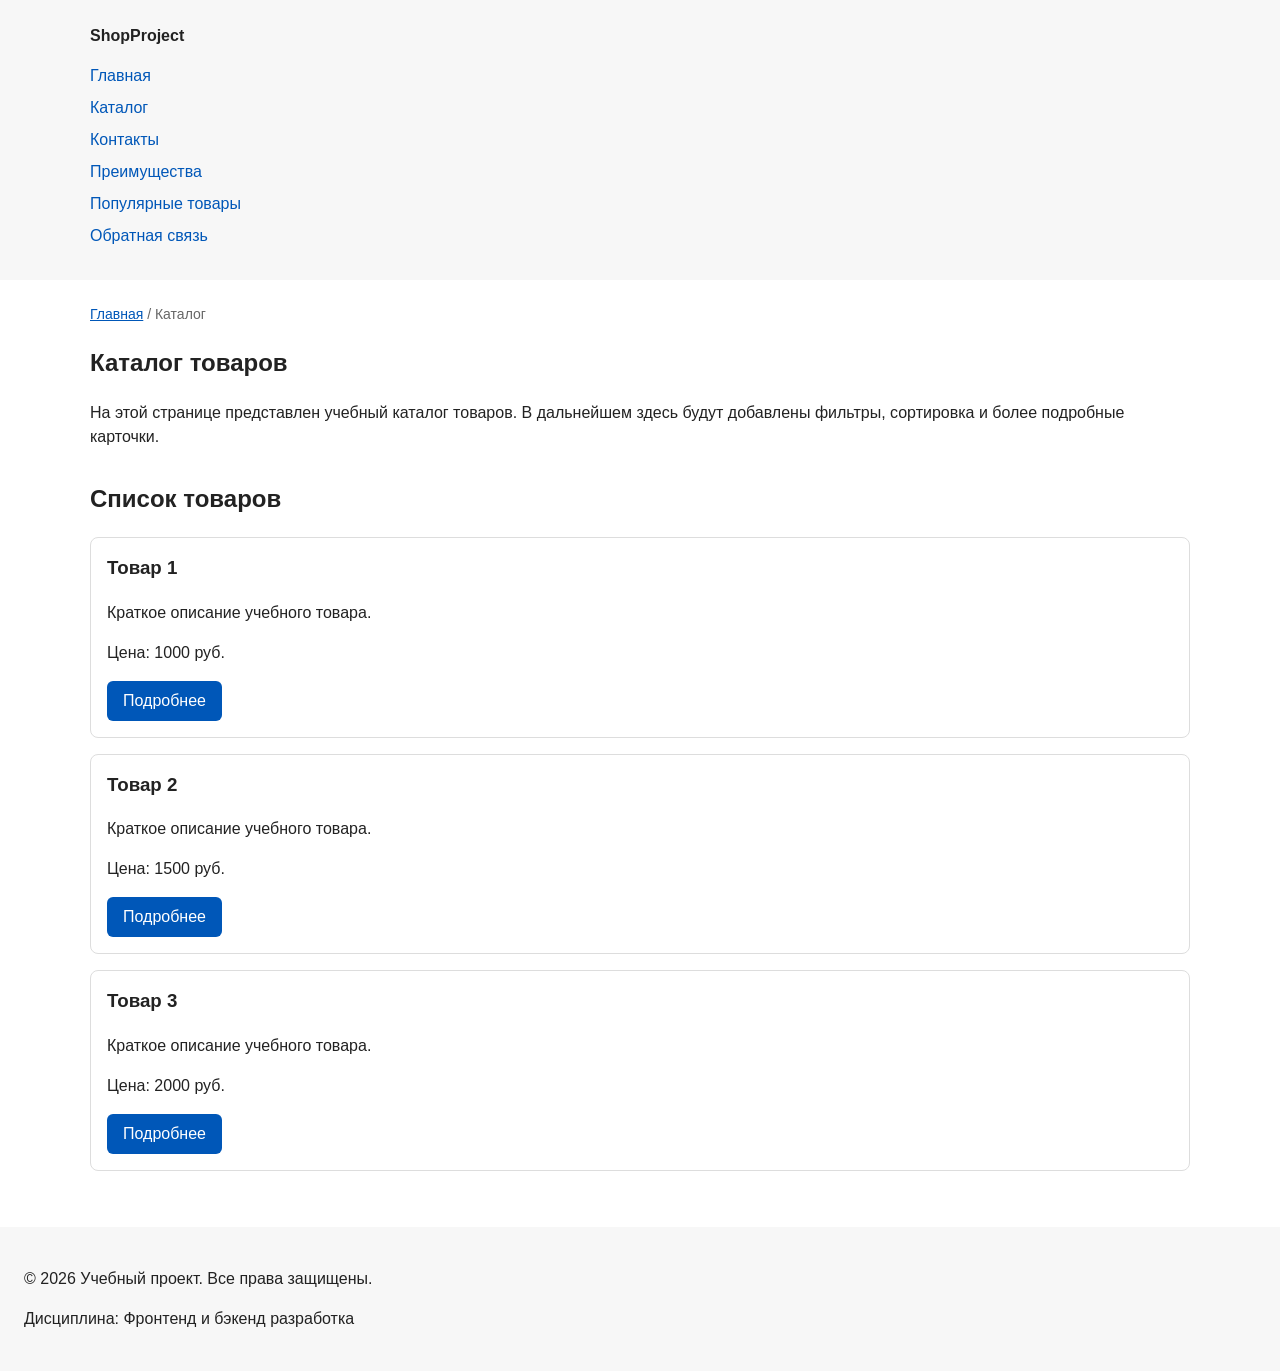
==== catalog.html @ 05649ff9 "feat: add multi-page structure navigation and anchors" ====
<!DOCTYPE html>
<html lang="ru">

<head>
  <meta charset="UTF-8">
  <meta name="viewport" content="width=device-width, initial-scale=1.0">
  <meta name="description" content="Каталог товаров учебного интернет-магазина.">
  <title>Каталог товаров — Учебный интернет-магазин</title>
  <link rel="stylesheet" href="css/style.css">
  <meta property="og:type" content="website">
  <meta property="og:title" content="Учебный интернет-магазин">
  <meta property="og:description" content="Учебный frontend-проект интернет-магазина.">
  <meta property="og:image" content="https://Just067.github.io/kr1-html-css-shop/images/preview.jpg">

</head>

<body>
  <header>
    <div class="site-header">
      <a class="site-logo" href="index.html">ShopProject</a>

      <nav class="site-nav" aria-label="Основная навигация">
        <ul class="site-nav__list">
          <li><a href="index.html">Главная</a></li>
          <li><a href="catalog.html">Каталог</a></li>
          <li><a href="contacts.html">Контакты</a></li>
          <li><a href="index.html#advantages">Преимущества</a></li>
          <li><a href="index.html#popular">Популярные товары</a></li>
          <li><a href="index.html#contacts">Обратная связь</a></li>
        </ul>
      </nav>
    </div>
  </header>

  <main>
    <nav class="breadcrumbs" aria-label="Хлебные крошки">
      <a href="index.html">Главная</a>
      <span>Каталог</span>
    </nav>

    <section class="section">
      <h1>Каталог товаров</h1>
      <p>
        На этой странице представлен учебный каталог товаров.
        В дальнейшем здесь будут добавлены фильтры, сортировка и более
        подробные карточки.
      </p>
    </section>

    <section class="section">
      <h2>Список товаров</h2>

      <article class="product-card">
        <h3>Товар 1</h3>
        <p>Краткое описание учебного товара.</p>
        <p>Цена: 1000 руб.</p>
        <a class="button" href="index.html#popular">Подробнее</a>
      </article>

      <article class="product-card">
        <h3>Товар 2</h3>
        <p>Краткое описание учебного товара.</p>
        <p>Цена: 1500 руб.</p>
        <a class="button" href="index.html#popular">Подробнее</a>
      </article>

      <article class="product-card">
        <h3>Товар 3</h3>
        <p>Краткое описание учебного товара.</p>
        <p>Цена: 2000 руб.</p>
        <a class="button" href="index.html#popular">Подробнее</a>
      </article>
    </section>
  </main>

  <footer>
    <p>&copy; 2026 Учебный проект. Все права защищены.</p>
    <p>Дисциплина: Фронтенд и бэкенд разработка</p>
  </footer>
</body>

</html>
---- css/style.css ----
/* ===============================
   1. Переменные проекта
   =============================== */

:root {
  /* Основные цвета проекта */
  --color-bg: #ffffff;
  --color-text: #222222;
  --color-muted: #666666;
  --color-primary: #0057b8;
  --color-primary-dark: #003f86;
  --color-border: #dddddd;
  --color-surface: #f7f7f7;
  --color-surface-accent: #eef5ff;
  --color-danger: #b00020;
  --color-success: #168a2f;
  --color-success-bg: #eefaf0;
  --color-white: #ffffff;

  /* Отступы */
  --space-xs: 4px;
  --space-sm: 8px;
  --space-md: 16px;
  --space-lg: 24px;
  --space-xl: 32px;

  /* Скругления */
  --radius-sm: 6px;
  --radius-md: 8px;
  --radius-lg: 12px;

  /* Размеры */
  --container-width: 1100px;
}

/* ===============================
   2. Базовые стили
   =============================== */

* {
  box-sizing: border-box;
}

body {
  margin: 0;
  font-family: Arial, sans-serif;
  line-height: 1.5;
  color: var(--color-text);
  background-color: var(--color-bg);
}

/*
  Задаём внутренние отступы для основных областей страницы.
  Это делает содержимое визуально отделённым от краёв окна браузера.
*/
header,
main,
footer {
  padding: var(--space-lg);
}

/*
  Оформляем шапку страницы.
  Пока используется простой светло-серый фон.
*/
header {
  background-color: var(--color-surface);
}

/*
  Оформляем подвал страницы тем же фоном,
  чтобы визуально отделить его от основного содержимого.
*/
footer {
  background-color: var(--color-surface);
}

/* ===============================
   3. Общие элементы интерфейса
   =============================== */

a {
  color: var(--color-primary);
}

a:hover {
  background-color: var(--color-primary-dark);
  color: var(--color-white);
}

a:focus-visible {
  outline: 2px solid var(--color-primary);
  outline-offset: 3px;
}

/*
  Ограничиваем ширину содержимого шапки,
  чтобы оно не растягивалось слишком сильно на широких экранах.
*/
.site-header {
  max-width: 1100px;
  margin: 0 auto;
}

/*
  Оформляем текстовый логотип.
*/
.site-logo {
  font-weight: bold;
  text-decoration: none;
  color: #222222;
}

/*
  Убираем стандартные отступы и маркеры списка навигации.
*/
.site-nav__list {
  padding: 0;
  margin: 16px 0 0;
  list-style: none;
}

/*
  Добавляем расстояние между пунктами меню.
*/
.site-nav__list li {
  margin-bottom: 8px;
}

/*
  Оформляем ссылки меню.
*/
.site-nav__list a {
  color: #0057b8;
  text-decoration: none;
}

/*
  При наведении мыши подчёркиваем ссылку.
  Подробно состояния интерфейса будут рассмотрены в практической работе 1.7.
*/
.site-nav__list a:hover {
  text-decoration: underline;
}

/* ===============================
   4. Компоненты страницы
   =============================== */

.hero {
  max-width: var(--container-width);
  margin: 0 auto var(--space-xl);
  padding: var(--space-xl) var(--space-lg);
  background-color: var(--color-surface-accent);
  border-radius: var(--radius-lg);
}

.section {
  max-width: var(--container-width);
  margin: 0 auto var(--space-xl);
}

.section h2 {
  margin-top: 0;
}

.product-card {
  margin-bottom: var(--space-md);
  padding: var(--space-md);
  border: 1px solid var(--color-border);
  border-radius: var(--radius-md);
  background-color: var(--color-bg);
}

.product-card:hover {
  border-color: var(--color-primary);
}

.product-card h3 {
  margin-top: 0;
}

.button {
  display: inline-block;
  padding: var(--space-sm) var(--space-md);
  color: var(--color-white);
  background-color: var(--color-primary);
  text-decoration: none;
  border: none;
  border-radius: var(--radius-sm);
  cursor: pointer;
}

.button:hover {
  background-color: var(--color-primary-dark);
}

.button:focus-visible {
  outline: 2px solid var(--color-primary);
  outline-offset: 3px;
}

.button:disabled {
  opacity: 0.6;
  cursor: not-allowed;
}

/*
  Дополнительный информационный блок.
*/
.aside-info {
  max-width: var(--container-width);
  margin: 0 auto var(--space-xl);
  padding: var(--space-md);
  border-left: 4px solid var(--color-primary);
  background-color: var(--color-surface);
}

/* ===============================
   5. Форма и модальное окно
   =============================== */

.order-dialog {
  width: min(100% - 32px, 560px);
  padding: var(--space-lg);
  border: none;
  border-radius: var(--radius-lg);
}

.order-dialog::backdrop {
  background-color: rgba(0, 0, 0, 0.5);
}

.form-field {
  margin-bottom: var(--space-md);
}

.form-field label {
  display: block;
  margin-bottom: var(--space-xs);
}

.form-field input,
.form-field select,
.form-field textarea {
  width: 100%;
  padding: 10px 12px;
  border: 1px solid var(--color-border);
  border-radius: var(--radius-sm);
  font: inherit;
}

.form-field input[type="checkbox"] {
  width: auto;
}

.form-field small {
  display: block;
  margin-top: var(--space-xs);
  color: var(--color-muted);
}

.form-field input:hover,
.form-field select:hover,
.form-field textarea:hover {
  border-color: var(--color-primary);
}

.form-field input:focus-visible,
.form-field select:focus-visible,
.form-field textarea:focus-visible,
.form-actions button:focus-visible {
  outline: 2px solid var(--color-primary);
  outline-offset: 3px;
}

[aria-invalid="true"] {
  border-color: var(--color-danger);
}

/*
  Кнопки формы.
*/
.form-actions {
  display: flex;
  gap: 12px;
  margin-top: 20px;
}

/*
  Сообщение об успешной отправке.
*/
.success-message {
  max-width: var(--container-width);
  margin: var(--space-lg) auto;
  padding: var(--space-md);
  border-left: 4px solid var(--color-success);
  background-color: var(--color-success-bg);
}

.breadcrumbs {
  max-width: var(--container-width);
  margin: 0 auto var(--space-md);
  font-size: 14px;
  color: var(--color-muted);
}

.breadcrumbs a {
  color: var(--color-primary);
}

.breadcrumbs span::before {
  content: " / ";
  color: var(--color-muted);
}

html {
  scroll-behavior: smooth;
}

:target {
  outline: 2px dashed var(--color-primary);
  outline-offset: 4px;
}
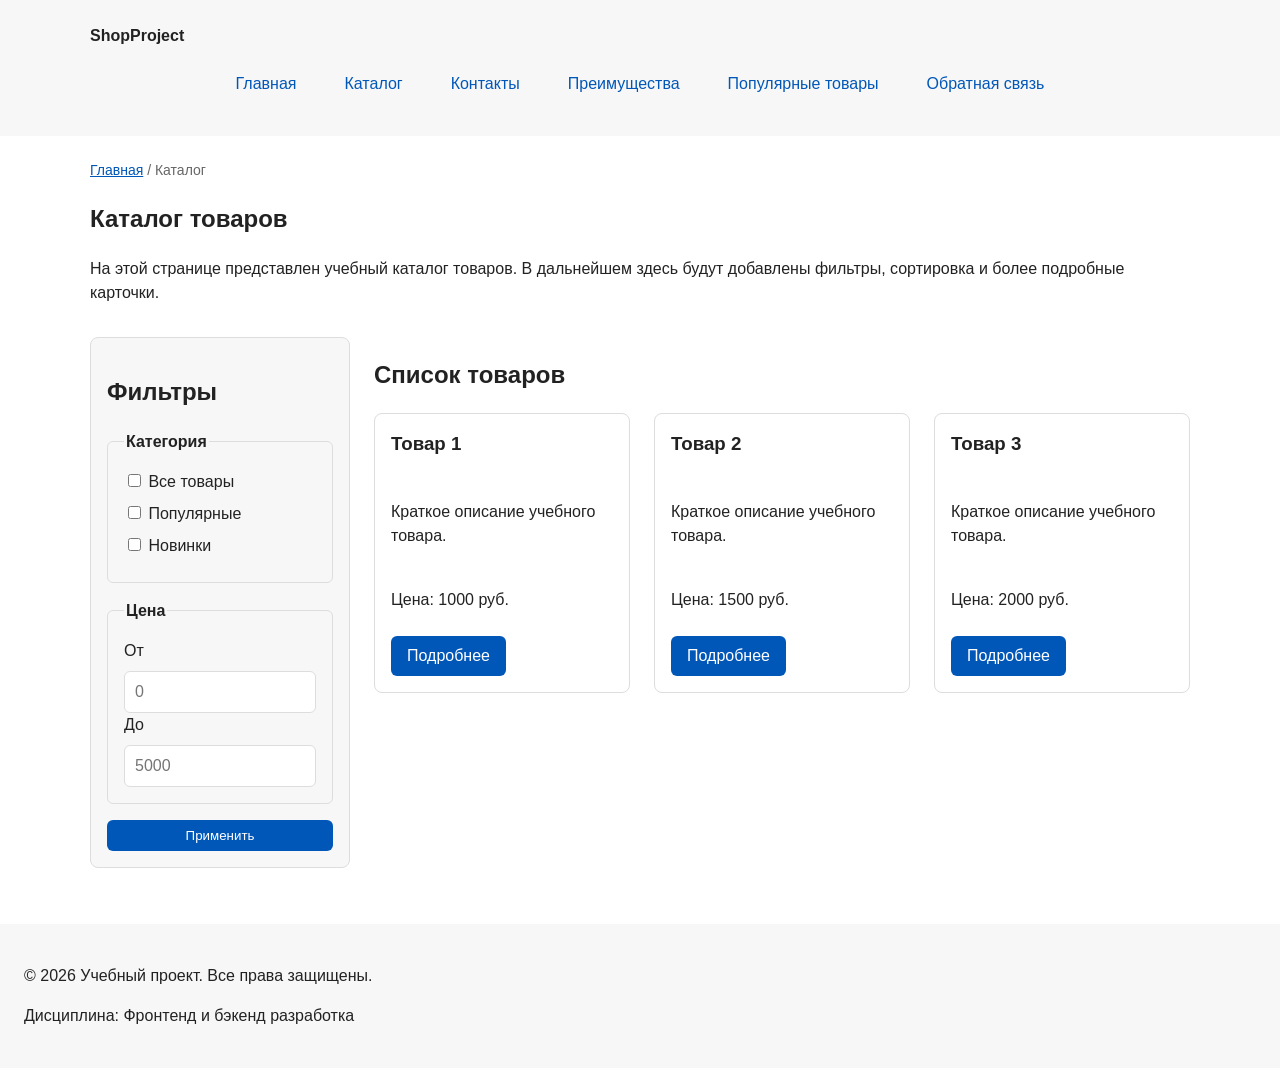
==== commit 0f872637: "feat: add flex navigation and grid catalog layout" ====
--- a/catalog.html
+++ b/catalog.html
@@ -47,29 +47,70 @@
       </p>
     </section>
 
-    <section class="section">
-      <h2>Список товаров</h2>
+    <section class="catalog-layout">
+      <aside class="catalog-filters">
+        <h2>Фильтры</h2>
 
-      <article class="product-card">
-        <h3>Товар 1</h3>
-        <p>Краткое описание учебного товара.</p>
-        <p>Цена: 1000 руб.</p>
-        <a class="button" href="index.html#popular">Подробнее</a>
-      </article>
+        <form class="filters-form" action="#" method="get">
+          <fieldset>
+            <legend>Категория</legend>
 
-      <article class="product-card">
-        <h3>Товар 2</h3>
-        <p>Краткое описание учебного товара.</p>
-        <p>Цена: 1500 руб.</p>
-        <a class="button" href="index.html#popular">Подробнее</a>
-      </article>
+            <label>
+              <input type="checkbox" name="category" value="all">
+              Все товары
+            </label>
 
-      <article class="product-card">
-        <h3>Товар 3</h3>
-        <p>Краткое описание учебного товара.</p>
-        <p>Цена: 2000 руб.</p>
-        <a class="button" href="index.html#popular">Подробнее</a>
-      </article>
+            <label>
+              <input type="checkbox" name="category" value="popular">
+              Популярные
+            </label>
+
+            <label>
+              <input type="checkbox" name="category" value="new">
+              Новинки
+            </label>
+          </fieldset>
+
+          <fieldset>
+            <legend>Цена</legend>
+
+            <label for="price-from">От</label>
+            <input id="price-from" name="price-from" type="number" min="0" placeholder="0">
+
+            <label for="price-to">До</label>
+            <input id="price-to" name="price-to" type="number" min="0" placeholder="5000">
+          </fieldset>
+
+          <button class="button" type="submit">Применить</button>
+        </form>
+      </aside>
+
+      <section class="catalog-products">
+        <h2>Список товаров</h2>
+
+        <div class="products-grid">
+          <article class="product-card">
+          <h3>Товар 1</h3>
+          <p>Краткое описание учебного товара.</p>
+          <p>Цена: 1000 руб.</p>
+          <a class="button" href="index.html#popular">Подробнее</a>
+          </article>
+
+          <article class="product-card">
+            <h3>Товар 2</h3>
+            <p>Краткое описание учебного товара.</p>
+            <p>Цена: 1500 руб.</p>
+            <a class="button" href="index.html#popular">Подробнее</a>
+          </article>
+
+          <article class="product-card">
+            <h3>Товар 3</h3>
+            <p>Краткое описание учебного товара.</p>
+            <p>Цена: 2000 руб.</p>
+            <a class="button" href="index.html#popular">Подробнее</a>
+          </article>
+        </div>
+      </section>
     </section>
   </main>
 
--- a/css/style.css
+++ b/css/style.css
@@ -115,8 +115,13 @@
   Убираем стандартные отступы и маркеры списка навигации.
 */
 .site-nav__list {
+  display: flex;
+  flex-wrap: wrap;
+  justify-content: center;
+  align-items: center;
+  gap: var(--space-md);
   padding: 0;
-  margin: 16px 0 0;
+  margin: var(--space-md) 0 0;
   list-style: none;
 }
 
@@ -131,8 +136,11 @@
   Оформляем ссылки меню.
 */
 .site-nav__list a {
-  color: #0057b8;
+  display: inline-block;
+  padding: var(--space-sm) var(--space-md);
+  color: var(--color-primary);
   text-decoration: none;
+  border-radius: var(--radius-sm);
 }
 
 /*
@@ -140,7 +148,8 @@
   Подробно состояния интерфейса будут рассмотрены в практической работе 1.7.
 */
 .site-nav__list a:hover {
-  text-decoration: underline;
+  color: var(--color-white);
+  background-color: var(--color-primary);
 }
 
 /* ===============================
@@ -165,12 +174,21 @@
 }
 
 .product-card {
-  margin-bottom: var(--space-md);
+  display: flex;
+  flex-direction: column;
+  gap: var(--space-sm);
+  margin-bottom: 0;
   padding: var(--space-md);
   border: 1px solid var(--color-border);
   border-radius: var(--radius-md);
   background-color: var(--color-bg);
 }
+
+.product-card .button {
+  margin-top: auto;
+  align-self: flex-start;
+}
+
 
 .product-card:hover {
   border-color: var(--color-primary);
@@ -322,3 +340,59 @@
   outline: 2px dashed var(--color-primary);
   outline-offset: 4px;
 }
+
+.products-grid {
+  display: grid;
+  grid-template-columns: repeat(3, 1fr);
+  gap: var(--space-lg);
+}
+
+.catalog-layout {
+  max-width: var(--container-width);
+  margin: 0 auto var(--space-xl);
+  display: grid;
+  grid-template-columns: 260px 1fr;
+  grid-template-areas: "filters products";
+  gap: var(--space-lg);
+}
+
+.catalog-filters {
+  grid-area: filters;
+  padding: var(--space-md);
+  border: 1px solid var(--color-border);
+  border-radius: var(--radius-md);
+  background-color: var(--color-surface);
+}
+
+.catalog-products {
+  grid-area: products;
+}
+
+.filters-form {
+  display: grid;
+  gap: var(--space-md);
+}
+
+.filters-form fieldset {
+  margin: 0;
+  padding: var(--space-md);
+  border: 1px solid var(--color-border);
+  border-radius: var(--radius-sm);
+}
+
+.filters-form legend {
+  font-weight: 700;
+}
+
+.filters-form label {
+  display: block;
+  margin-bottom: var(--space-sm);
+}
+
+.filters-form input[type="number"] {
+  width: 100%;
+  padding: 8px 10px;
+  border: 1px solid var(--color-border);
+  border-radius: var(--radius-sm);
+  font: inherit;
+}
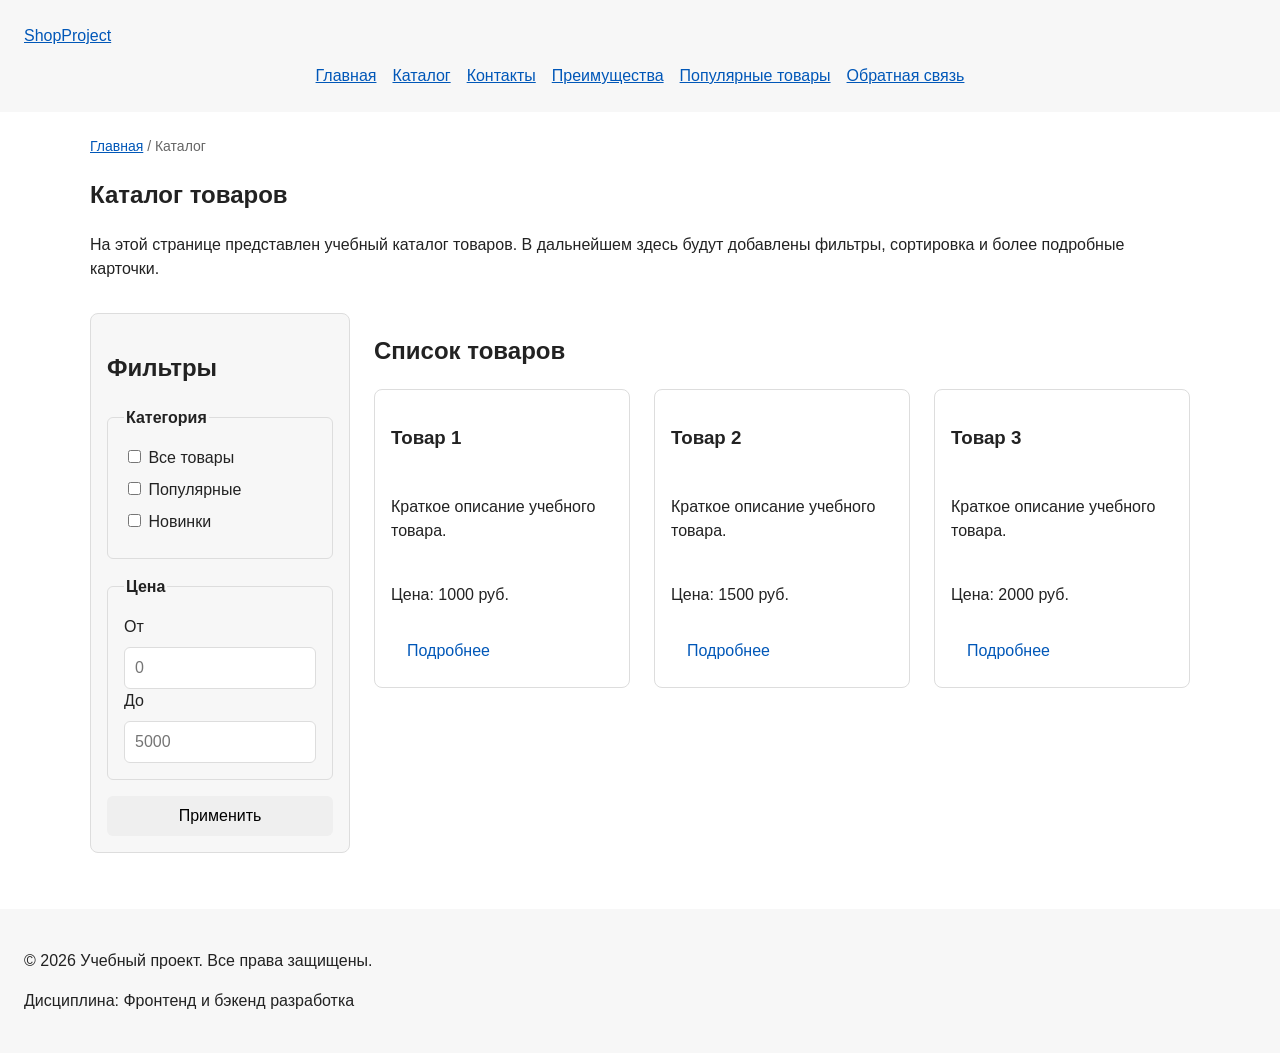
==== commit cfaddd07: "refactor: apply BEM naming to CSS classes" ====
--- a/catalog.html
+++ b/catalog.html
@@ -34,9 +34,10 @@
 
   <main>
     <nav class="breadcrumbs" aria-label="Хлебные крошки">
-      <a href="index.html">Главная</a>
-      <span>Каталог</span>
+      <a class="breadcrumbs__link" href="index.html">Главная</a>
+      <span class="breadcrumbs__current">Каталог</span>
     </nav>
+
 
     <section class="section">
       <h1>Каталог товаров</h1>
@@ -90,10 +91,10 @@
 
         <div class="products-grid">
           <article class="product-card">
-          <h3>Товар 1</h3>
-          <p>Краткое описание учебного товара.</p>
-          <p>Цена: 1000 руб.</p>
-          <a class="button" href="index.html#popular">Подробнее</a>
+            <h3>Товар 1</h3>
+            <p>Краткое описание учебного товара.</p>
+            <p>Цена: 1000 руб.</p>
+            <a class="button" href="index.html#popular">Подробнее</a>
           </article>
 
           <article class="product-card">
--- a/css/style.css
+++ b/css/style.css
@@ -93,27 +93,22 @@
   outline-offset: 3px;
 }
 
-/*
-  Ограничиваем ширину содержимого шапки,
-  чтобы оно не растягивалось слишком сильно на широких экранах.
-*/
 .site-header {
-  max-width: 1100px;
+  background-color: var(--color-surface);
+}
+
+.site-header__inner {
+  max-width: var(--container-width);
   margin: 0 auto;
-}
-
-/*
-  Оформляем текстовый логотип.
-*/
-.site-logo {
-  font-weight: bold;
+  padding: var(--space-lg);
+}
+
+.site-header__logo {
+  font-weight: 700;
+  color: var(--color-text);
   text-decoration: none;
-  color: #222222;
-}
-
-/*
-  Убираем стандартные отступы и маркеры списка навигации.
-*/
+}
+
 .site-nav__list {
   display: flex;
   flex-wrap: wrap;
@@ -125,17 +120,7 @@
   list-style: none;
 }
 
-/*
-  Добавляем расстояние между пунктами меню.
-*/
-.site-nav__list li {
-  margin-bottom: 8px;
-}
-
-/*
-  Оформляем ссылки меню.
-*/
-.site-nav__list a {
+.site-nav__link {
   display: inline-block;
   padding: var(--space-sm) var(--space-md);
   color: var(--color-primary);
@@ -143,11 +128,17 @@
   border-radius: var(--radius-sm);
 }
 
-/*
-  При наведении мыши подчёркиваем ссылку.
-  Подробно состояния интерфейса будут рассмотрены в практической работе 1.7.
-*/
-.site-nav__list a:hover {
+.site-nav__link:hover {
+  color: var(--color-white);
+  background-color: var(--color-primary);
+}
+
+.site-nav__link:focus-visible {
+  outline: 2px solid var(--color-primary);
+  outline-offset: 3px;
+}
+
+.site-nav__link--active {
   color: var(--color-white);
   background-color: var(--color-primary);
 }
@@ -177,40 +168,76 @@
   display: flex;
   flex-direction: column;
   gap: var(--space-sm);
-  margin-bottom: 0;
   padding: var(--space-md);
   border: 1px solid var(--color-border);
   border-radius: var(--radius-md);
   background-color: var(--color-bg);
 }
 
-.product-card .button {
+.product-card:hover {
+  border-color: var(--color-primary);
+}
+
+.product-card--featured {
+  border-color: var(--color-primary);
+}
+
+.product-card--discount {
+  border-color: var(--color-danger);
+}
+
+.product-card__title {
+  margin: 0;
+  color: var(--color-text);
+}
+
+.product-card__description {
+  margin: 0;
+  color: var(--color-muted);
+}
+
+.product-card__price {
+  margin: 0;
+  font-weight: 700;
+}
+
+.product-card--discount .product-card__price {
+  color: var(--color-danger);
+}
+
+.product-card__button {
   margin-top: auto;
   align-self: flex-start;
-}
-
-
-.product-card:hover {
-  border-color: var(--color-primary);
-}
-
-.product-card h3 {
-  margin-top: 0;
 }
 
 .button {
   display: inline-block;
   padding: var(--space-sm) var(--space-md);
+  border: none;
+  border-radius: var(--radius-sm);
+  font: inherit;
+  text-decoration: none;
+  cursor: pointer;
+}
+
+.button--primary {
   color: var(--color-white);
   background-color: var(--color-primary);
-  text-decoration: none;
-  border: none;
-  border-radius: var(--radius-sm);
-  cursor: pointer;
-}
-
-.button:hover {
+}
+
+.button--primary:hover {
   background-color: var(--color-primary-dark);
+}
+
+.button--secondary {
+  color: var(--color-primary);
+  background-color: transparent;
+  border: 1px solid var(--color-primary);
+}
+
+.button--secondary:hover {
+  color: var(--color-white);
+  background-color: var(--color-primary);
 }
 
 .button:focus-visible {
@@ -218,7 +245,8 @@
   outline-offset: 3px;
 }
 
-.button:disabled {
+.button:disabled,
+.button--disabled {
   opacity: 0.6;
   cursor: not-allowed;
 }
@@ -249,18 +277,22 @@
   background-color: rgba(0, 0, 0, 0.5);
 }
 
-.form-field {
+.order-dialog__title {
+  margin-top: 0;
+}
+
+.order-form__field {
   margin-bottom: var(--space-md);
 }
 
-.form-field label {
+.order-form__label {
   display: block;
   margin-bottom: var(--space-xs);
 }
 
-.form-field input,
-.form-field select,
-.form-field textarea {
+.order-form__input,
+.order-form__select,
+.order-form__textarea {
   width: 100%;
   padding: 10px 12px;
   border: 1px solid var(--color-border);
@@ -268,28 +300,23 @@
   font: inherit;
 }
 
-.form-field input[type="checkbox"] {
-  width: auto;
-}
-
-.form-field small {
-  display: block;
-  margin-top: var(--space-xs);
-  color: var(--color-muted);
-}
-
-.form-field input:hover,
-.form-field select:hover,
-.form-field textarea:hover {
+.order-form__input:hover,
+.order-form__select:hover,
+.order-form__textarea:hover {
   border-color: var(--color-primary);
 }
 
-.form-field input:focus-visible,
-.form-field select:focus-visible,
-.form-field textarea:focus-visible,
-.form-actions button:focus-visible {
+.order-form__input:focus-visible,
+.order-form__select:focus-visible,
+.order-form__textarea:focus-visible {
   outline: 2px solid var(--color-primary);
   outline-offset: 3px;
+}
+
+.order-form__actions {
+  display: flex;
+  gap: var(--space-md);
+  margin-top: var(--space-lg);
 }
 
 [aria-invalid="true"] {
@@ -323,11 +350,11 @@
   color: var(--color-muted);
 }
 
-.breadcrumbs a {
+.breadcrumbs__link {
   color: var(--color-primary);
 }
 
-.breadcrumbs span::before {
+.breadcrumbs__current::before {
   content: " / ";
   color: var(--color-muted);
 }
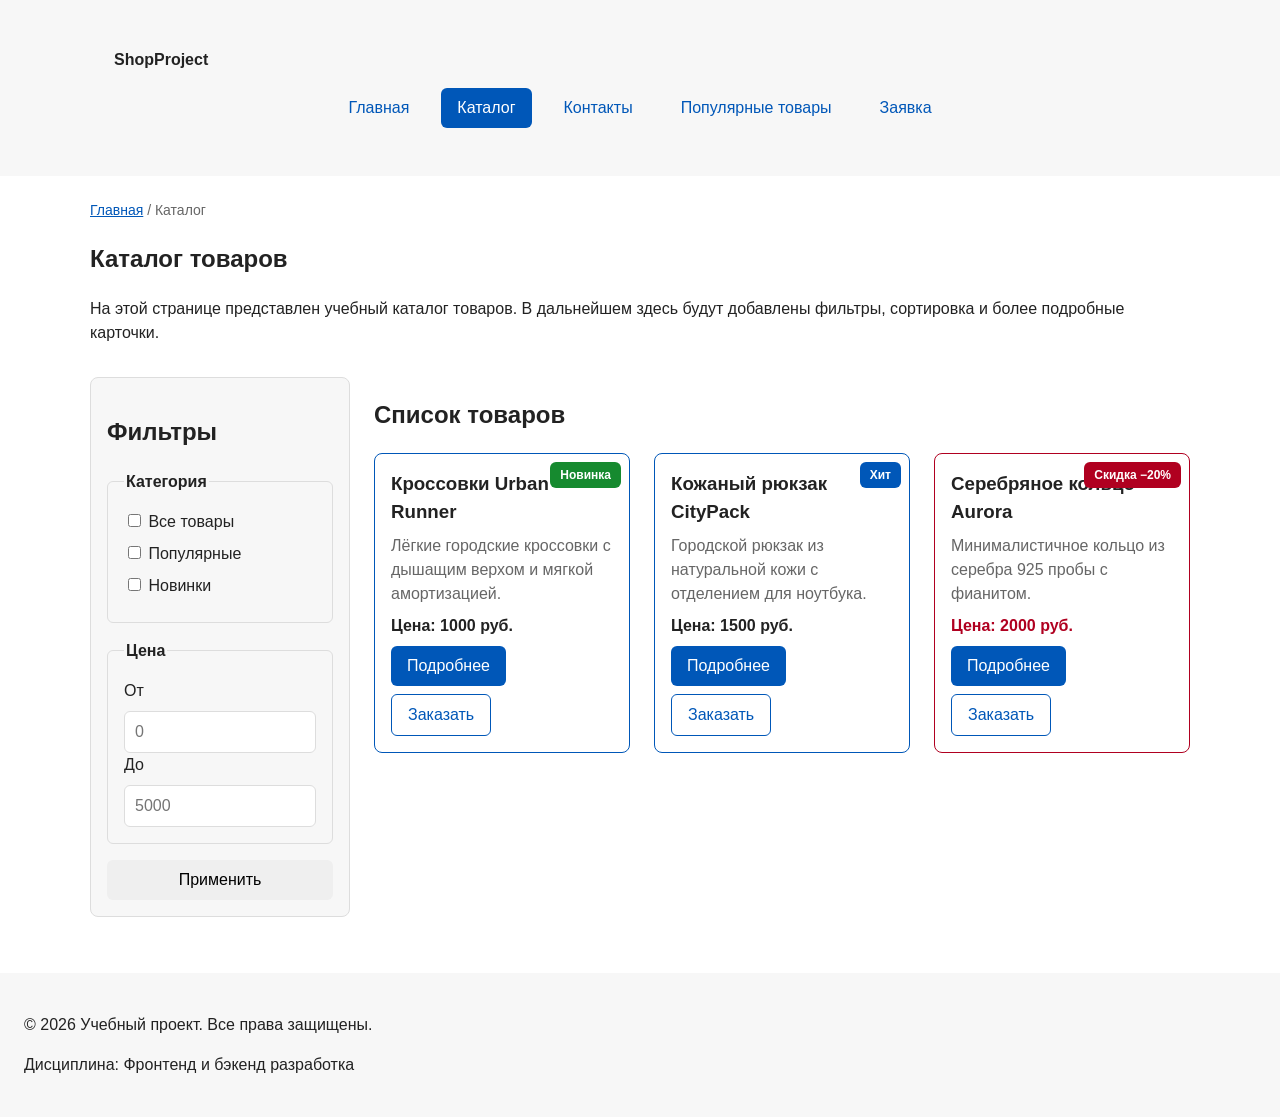
==== commit c0f289c3: "fix: prepare HTML CSS project for submission" ====
--- a/catalog.html
+++ b/catalog.html
@@ -16,17 +16,30 @@
 
 <body>
   <header>
-    <div class="site-header">
-      <a class="site-logo" href="index.html">ShopProject</a>
+    <div class="site-header__inner">
+      <a class="site-header__logo" href="index.html">ShopProject</a>
 
       <nav class="site-nav" aria-label="Основная навигация">
         <ul class="site-nav__list">
-          <li><a href="index.html">Главная</a></li>
-          <li><a href="catalog.html">Каталог</a></li>
-          <li><a href="contacts.html">Контакты</a></li>
-          <li><a href="index.html#advantages">Преимущества</a></li>
-          <li><a href="index.html#popular">Популярные товары</a></li>
-          <li><a href="index.html#contacts">Обратная связь</a></li>
+          <li class="site-nav__item">
+            <a class="site-nav__link" href="index.html">
+              Главная
+            </a>
+          </li>
+          <li class="site-nav__item">
+            <a class="site-nav__link site-nav__link--active" href="catalog.html">Каталог</a>
+          </li>
+          <li class="site-nav__item">
+            <a class="site-nav__link" href="contacts.html">Контакты</a>
+          </li>
+          <li class="site-nav__item">
+            <a class="site-nav__link" href="index.html#popular">
+              Популярные товары
+            </a>
+          </li>
+          <li class="site-nav__item">
+            <a class="site-nav__link" href="order.html">Заявка</a>
+          </li>
         </ul>
       </nav>
     </div>
@@ -90,25 +103,53 @@
         <h2>Список товаров</h2>
 
         <div class="products-grid">
-          <article class="product-card">
-            <h3>Товар 1</h3>
-            <p>Краткое описание учебного товара.</p>
-            <p>Цена: 1000 руб.</p>
-            <a class="button" href="index.html#popular">Подробнее</a>
+
+          <article class="product-card product-card--featured product-card--new">
+            <span class="product-card__badge">Новинка</span>
+            <h3 class="product-card__title">Кроссовки Urban Runner</h3>
+            <p class="product-card__description">
+              Лёгкие городские кроссовки с дышащим верхом и мягкой амортизацией.
+            </p>
+            <p class="product-card__price">Цена: 1000 руб.</p>
+            <a class="button button--primary product-card__button" href="product-1.html">
+              Подробнее
+            </a>
+            <a class="button button--secondary product-card__button"
+              href="order.html?product=Кроссовки%20Urban%20Runner">
+              Заказать
+            </a>
           </article>
 
-          <article class="product-card">
-            <h3>Товар 2</h3>
-            <p>Краткое описание учебного товара.</p>
-            <p>Цена: 1500 руб.</p>
-            <a class="button" href="index.html#popular">Подробнее</a>
+          <article class="product-card product-card--featured product-card--hit">
+            <span class="product-card__badge product-card__badge--hit">Хит</span>
+            <h3 class="product-card__title">Кожаный рюкзак CityPack</h3>
+            <p class="product-card__description">
+              Городской рюкзак из натуральной кожи с отделением для ноутбука.
+            </p>
+            <p class="product-card__price">Цена: 1500 руб.</p>
+            <a class="button button--primary product-card__button" href="product-2.html">
+              Подробнее
+            </a>
+            <a class="button button--secondary product-card__button"
+              href="order.html?product=Кожаный%20рюкзак%20CityPack">
+              Заказать
+            </a>
           </article>
 
-          <article class="product-card">
-            <h3>Товар 3</h3>
-            <p>Краткое описание учебного товара.</p>
-            <p>Цена: 2000 руб.</p>
-            <a class="button" href="index.html#popular">Подробнее</a>
+          <article class="product-card product-card--discount">
+            <span class="product-card__badge">Скидка −20%</span>
+            <h3 class="product-card__title">Серебряное кольцо Aurora</h3>
+            <p class="product-card__description">
+              Минималистичное кольцо из серебра 925 пробы с фианитом.
+            </p>
+            <p class="product-card__price">Цена: 2000 руб.</p>
+            <a class="button button--primary product-card__button" href="product-3.html">
+              Подробнее
+            </a>
+            <a class="button button--secondary product-card__button"
+              href="order.html?product=Серебряное%20кольцо%20Aurora">
+              Заказать
+            </a>
           </article>
         </div>
       </section>
--- a/css/style.css
+++ b/css/style.css
@@ -172,6 +172,7 @@
   border: 1px solid var(--color-border);
   border-radius: var(--radius-md);
   background-color: var(--color-bg);
+  position: relative;
 }
 
 .product-card:hover {
@@ -265,21 +266,6 @@
 /* ===============================
    5. Форма и модальное окно
    =============================== */
-
-.order-dialog {
-  width: min(100% - 32px, 560px);
-  padding: var(--space-lg);
-  border: none;
-  border-radius: var(--radius-lg);
-}
-
-.order-dialog::backdrop {
-  background-color: rgba(0, 0, 0, 0.5);
-}
-
-.order-dialog__title {
-  margin-top: 0;
-}
 
 .order-form__field {
   margin-bottom: var(--space-md);
@@ -324,15 +310,6 @@
 }
 
 /*
-  Кнопки формы.
-*/
-.form-actions {
-  display: flex;
-  gap: 12px;
-  margin-top: 20px;
-}
-
-/*
   Сообщение об успешной отправке.
 */
 .success-message {
@@ -422,4 +399,216 @@
   border: 1px solid var(--color-border);
   border-radius: var(--radius-sm);
   font: inherit;
+}
+
+.product-card__badge {
+  position: absolute;
+  top: var(--space-sm);
+  right: var(--space-sm);
+  z-index: 2;
+  padding: 4px 10px;
+  font-size: 12px;
+  font-weight: 700;
+  color: var(--color-white);
+  background-color: var(--color-danger);
+  border-radius: var(--radius-sm);
+}
+
+.product-card__badge--hit {
+  background-color: var(--color-primary);
+}
+
+.product-card--new .product-card__badge {
+  background-color: var(--color-success);
+}
+
+.order-layout {
+  max-width: var(--container-width);
+  margin: 0 auto var(--space-xl);
+  display: grid;
+  grid-template-columns: 1fr 320px;
+  gap: var(--space-xl);
+  align-items: start;
+}
+
+.order-layout__form h2 {
+  margin-top: 0;
+}
+
+.order-form__field--checkbox {
+  margin-bottom: var(--space-lg);
+}
+
+.order-form__checkbox-label {
+  display: flex;
+  align-items: center;
+  gap: var(--space-sm);
+  font-size: 14px;
+}
+
+.order-form__checkbox {
+  width: 16px;
+  height: 16px;
+}
+
+.order-steps {
+  padding-left: var(--space-lg);
+}
+
+@media (max-width: 720px) {
+  .order-layout {
+    grid-template-columns: 1fr;
+  }
+}
+
+.product-table {
+  width: 100%;
+  border-collapse: separate;
+  border-spacing: 0;
+  background-color: var(--color-bg);
+  border: 1px solid var(--color-border);
+  border-radius: var(--radius-md);
+  overflow: hidden;
+  box-shadow: 0 2px 8px rgba(0, 0, 0, 0.04);
+}
+
+.product-table caption {
+  caption-side: top;
+  margin-bottom: var(--space-md);
+  font-size: 16px;
+  font-weight: 700;
+  color: var(--color-muted);
+  text-align: left;
+}
+
+.product-table th,
+.product-table td {
+  padding: var(--space-md) var(--space-lg);
+  text-align: left;
+  vertical-align: top;
+}
+
+.product-table thead th {
+  font-size: 14px;
+  font-weight: 700;
+  letter-spacing: 0.03em;
+  text-transform: uppercase;
+  color: var(--color-white);
+  background-color: var(--color-primary);
+  border-bottom: none;
+}
+
+.product-table tbody tr + tr td {
+  border-top: 1px solid var(--color-border);
+}
+
+.product-table tbody th,
+.product-table tbody td:first-child {
+  width: 40%;
+  font-weight: 600;
+  color: var(--color-text);
+  background-color: var(--color-surface);
+}
+
+img {
+  display: block;
+  max-width: 100%;
+  height: auto;
+}
+
+.callback-dialog {
+  width: min(100% - 32px, 480px);
+  padding: var(--space-lg);
+  border: none;
+  border-radius: var(--radius-lg);
+  box-shadow: 0 20px 60px rgba(0, 0, 0, 0.25);
+}
+
+.callback-dialog::backdrop {
+  background-color: rgba(0, 0, 0, 0.55);
+  backdrop-filter: blur(2px);
+}
+
+.callback-dialog__title {
+  margin: 0 0 var(--space-sm);
+}
+
+.callback-dialog__hint {
+  margin: 0 0 var(--space-lg);
+  color: var(--color-muted);
+  font-size: 14px;
+}
+
+.callback-form__field {
+  margin-bottom: var(--space-md);
+}
+
+.callback-form__label {
+  display: block;
+  margin-bottom: var(--space-xs);
+  font-weight: 600;
+}
+
+.callback-form__input {
+  width: 100%;
+  padding: 10px 12px;
+  border: 1px solid var(--color-border);
+  border-radius: var(--radius-sm);
+  font: inherit;
+}
+
+.callback-form__input:focus-visible {
+  outline: 2px solid var(--color-primary);
+  outline-offset: 2px;
+}
+
+.callback-form__consent {
+  display: flex;
+  align-items: center;
+  gap: var(--space-sm);
+  margin: var(--space-md) 0 var(--space-lg);
+  font-size: 14px;
+}
+
+.callback-form__actions {
+  display: flex;
+  gap: var(--space-md);
+}
+
+.callback-dialog__success {
+  margin: var(--space-md) 0 0;
+  padding: var(--space-sm) var(--space-md);
+  border-left: 4px solid var(--color-success);
+  background-color: var(--color-success-bg);
+  border-radius: var(--radius-sm);
+}
+
+.callback-fab {
+  position: fixed;
+  right: var(--space-lg);
+  bottom: calc(var(--space-lg) + 60px);
+  z-index: 30;
+  width: 52px;
+  height: 52px;
+  display: inline-flex;
+  align-items: center;
+  justify-content: center;
+  font-size: 22px;
+  color: var(--color-white);
+  background-color: var(--color-primary);
+  border: none;
+  border-radius: 50%;
+  cursor: pointer;
+  box-shadow: 0 6px 16px rgba(0, 87, 184, 0.35);
+  transition: transform 0.2s ease, background-color 0.2s ease;
+}
+
+.callback-fab:hover {
+  background-color: var(--color-primary-dark);
+  transform: translateY(-2px);
+}
+
+.callback-fab:focus-visible {
+  outline: 2px solid var(--color-primary);
+  outline-offset: 3px;
 }
